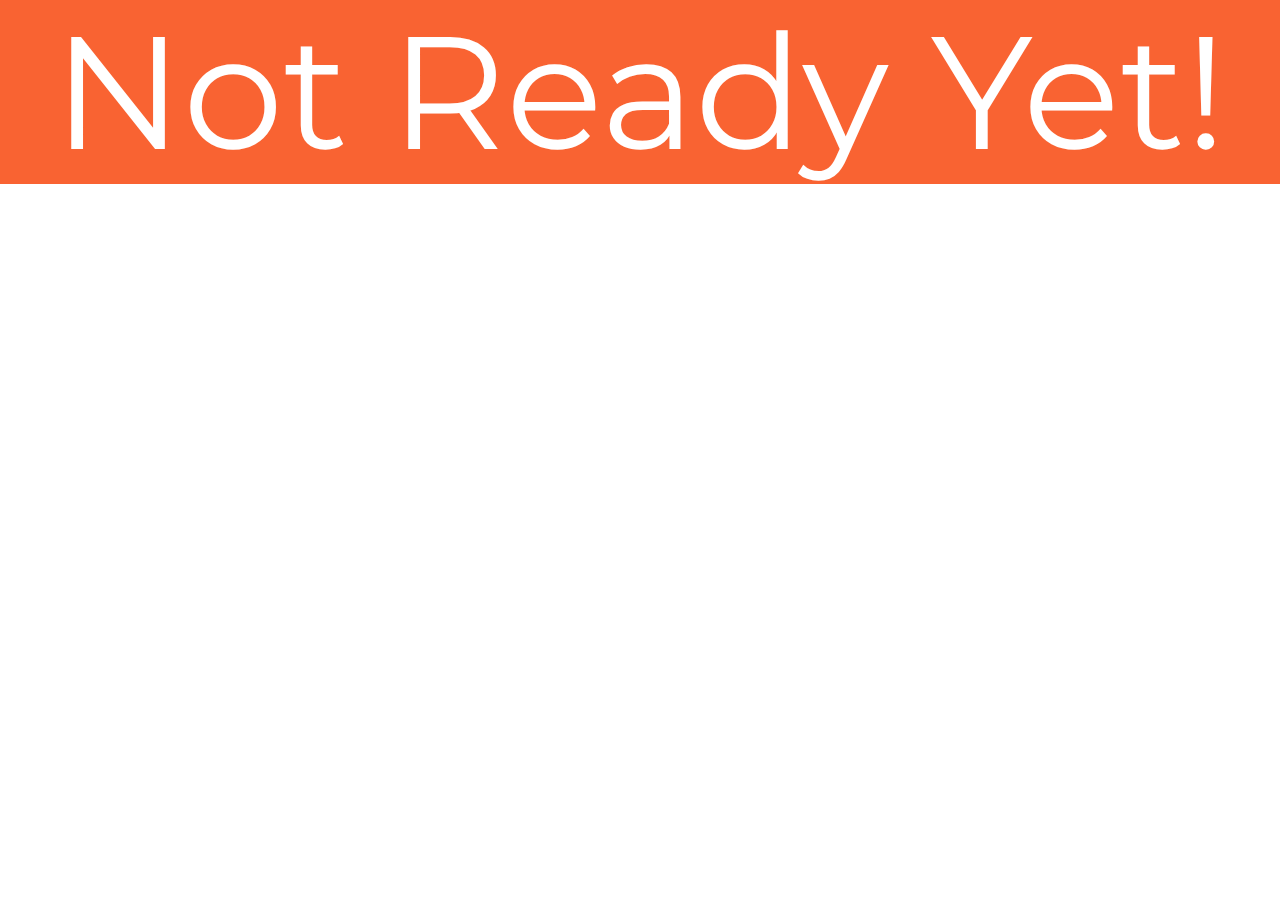
==== common/board.html @ fdf34c38 "Reduce number of pages" ====
<!DOCTYPE html>
<html lang="en">

<head>
	<meta charset="UTF-8">
	<title></title>
	<link href="https://fonts.googleapis.com/css?family=Montserrat:400,700,200" rel="stylesheet"/>
	<link href="../css/bootstrap.min.css" rel="stylesheet"/>
	<link href="../css/now-ui-kit.css?v=1.3.0" rel="stylesheet"/>
	<link href="../css/style.css" rel="stylesheet"/>
</head>

<body>
	<h1>Not Ready Yet!</h1>
	
</body>
</html>
---- css/style.css ----
h1 {
	background-color: #f96332;
	color: #FFFFFF;
	text-align: center;
	font-size: 10rem;
	margin-bottom: 10rem;
}

.container {
	display: flex;
	justify-content: center;
	align-items: center;
}

.space {
	margin: 5rem;
}

.my-btn {
	font-size: 3rem;
	width: 30rem;
	margin: 2rem;
}

.my-btn-lg {
	font-size: 5rem;
	width: 40rem;
}

.btn-container {
	display: flex;
	justify-content: center;
}

.card {
	margin: 2rem;
	height: 30rem;
	font-size: 1.5rem;
	width: 30rem;
}

.card-title {
	background-color: #f96332;
	color: #FFFFFF;
	margin-top: 0;
	font-size: 3rem;
}

.card-body {
	display: flex;
	justify-content: center;
	align-items: center;
}

.my-form-control {
	width: 20rem;
	height: 3rem;
	margin-bottom: 1rem;
}

.radio-label {
	width: 8rem;
}

input[type=radio] {
	display: none;
}

input[type=radio] + label {
	display:inline-block;
	cursor: pointer;
	border: 0.1rem solid;
	margin: -0.2rem;
	background-color: #f96332;
	color: #ffffff;
}

input[type=radio]:checked + label {
	background-color: #ffffff;
	color: #f96332;
}

h5 {
	color: #f96332;
}

.radios-container {
	justify-content: center;
	align-items: center;
	font-size: 1.5rem;
	text-align: center;

}

.radio-container {
	margin-bottom: 2rem;
	margin-left: 2rem;
	margin-right: 2rem;
}

.big-container {
	display: flex;
	justify-content: center;
	align-items: center;
}


.small-radio-label {
	width: 7rem;
}

#player_2_name{
	display: initial;
}
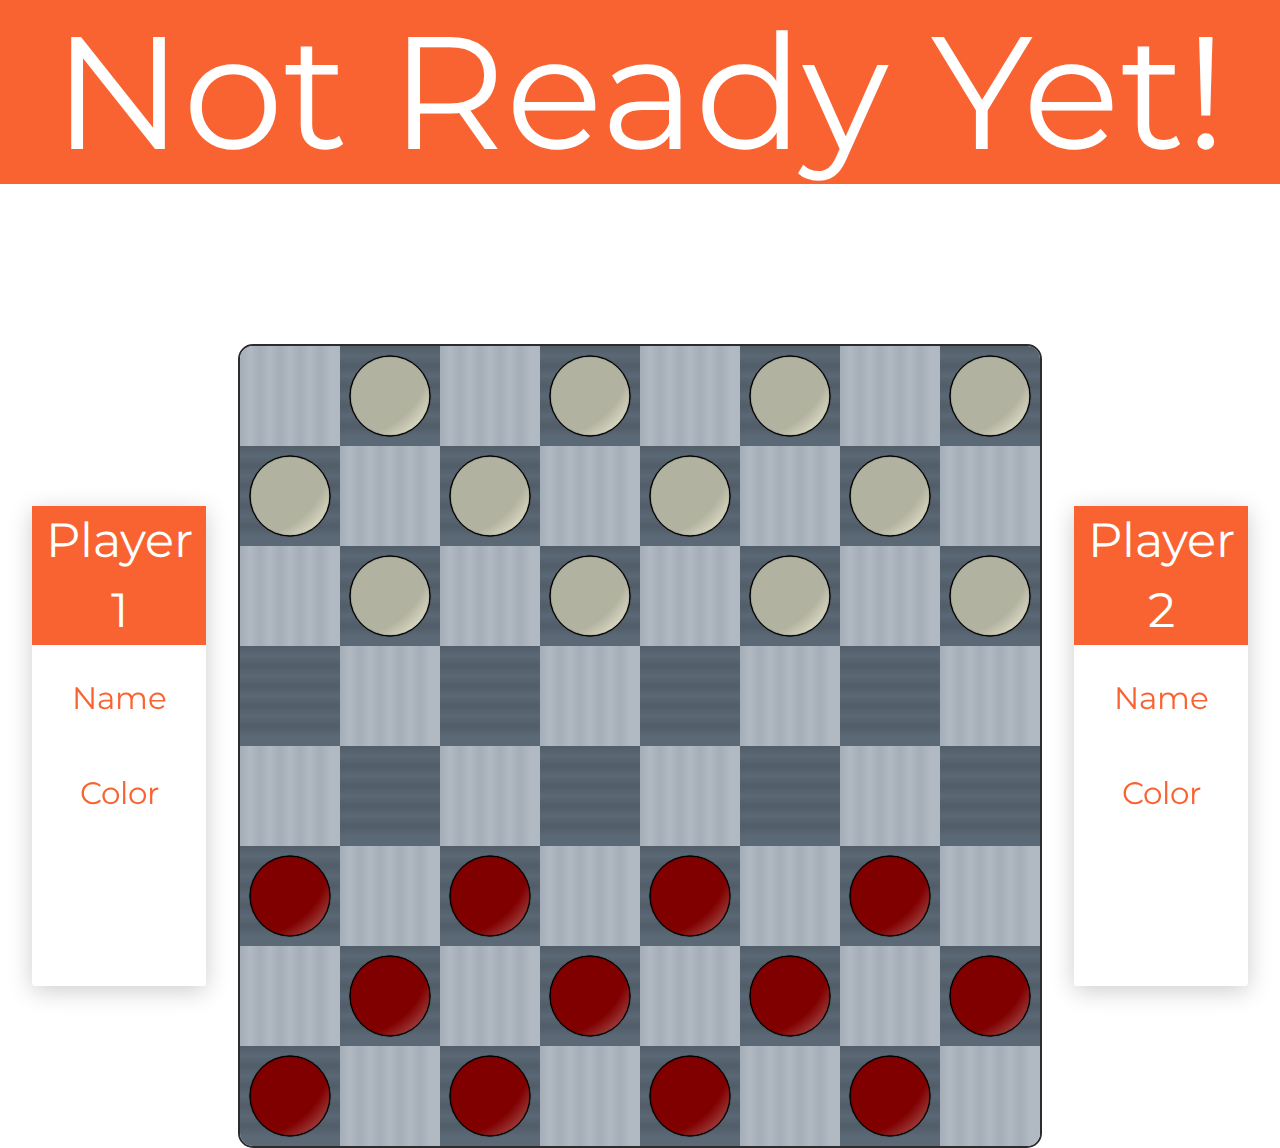
==== commit 1b6c3802: "Start working on the board" ====
--- a/common/board.html
+++ b/common/board.html
@@ -8,10 +8,36 @@
 	<link href="../css/bootstrap.min.css" rel="stylesheet"/>
 	<link href="../css/now-ui-kit.css?v=1.3.0" rel="stylesheet"/>
 	<link href="../css/style.css" rel="stylesheet"/>
+	<script src="../js/script.js"></script>
 </head>
 
 <body>
 	<h1>Not Ready Yet!</h1>
+	<div class="big-container">
+		<div class="card text-center">
+			<h4 class="card-title">Player 1</h4>
+			<div class="card-body">
+				<div class="form-group">
+					<h5>Name</h5>
+					<label id="player_1_name"></label>
+					<h5>Color</h5>
+					<label id="player_1_color"></label>
+				</div>
+			</div>
+		</div>
+		<canvas id="board" height="800" width="800"></canvas>
+		<div class="card text-center">
+			<h4 class="card-title">Player 2</h4>
+			<div class="card-body">
+				<div class="form-group">
+					<h5>Name</h5>
+					<label id="player_1_name"></label>
+					<h5>Color</h5>
+					<label id="player_1_color"></label>
+				</div>
+			</div>
+		</div>
+	</div>
 	
 </body>
 </html>--- a/css/style.css
+++ b/css/style.css
@@ -111,4 +111,9 @@
 
 #player_2_name{
 	display: initial;
+}
+
+#board{
+	border: 2px solid;
+	border-radius: 15px;
 }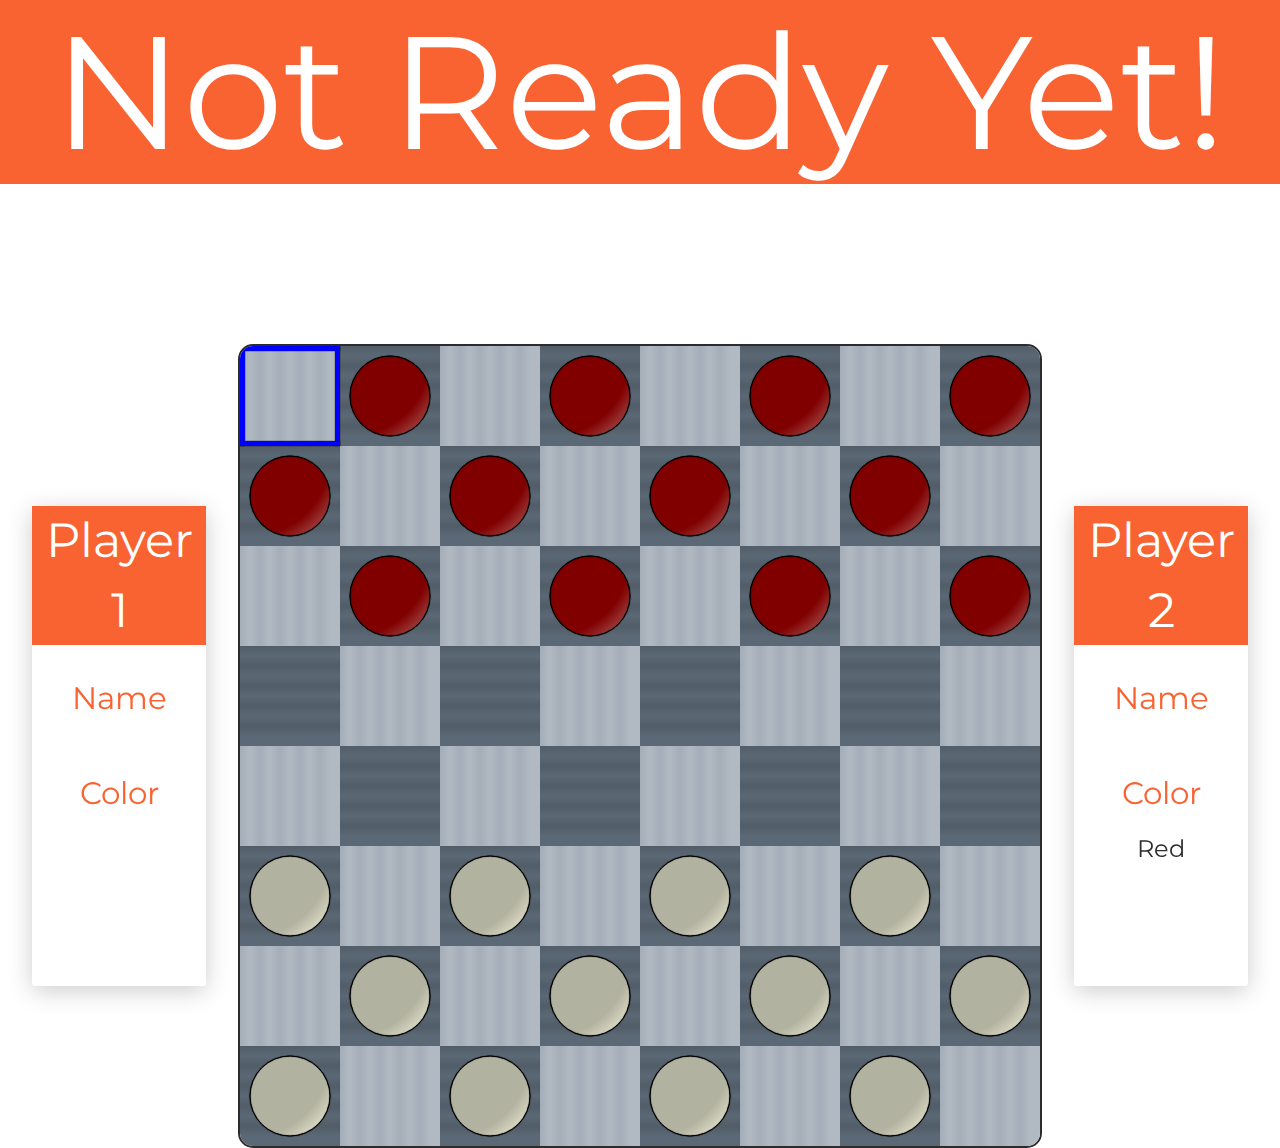
==== commit 308cd7ac: "Make the code more readable and start working on the game" ====
--- a/common/board.html
+++ b/common/board.html
@@ -8,6 +8,10 @@
 	<link href="../css/bootstrap.min.css" rel="stylesheet"/>
 	<link href="../css/now-ui-kit.css?v=1.3.0" rel="stylesheet"/>
 	<link href="../css/style.css" rel="stylesheet"/>
+	<script src="../js/Piece.js"></script>
+	<script src="../js/Drawer.js"></script>
+	<script src="../js/Board.js"></script>
+	<script src="../js/HumanPlayer.js"></script>
 	<script src="../js/script.js"></script>
 </head>
 
@@ -19,9 +23,9 @@
 			<div class="card-body">
 				<div class="form-group">
 					<h5>Name</h5>
-					<label id="player_1_name"></label>
+					<label id="player_1_name_label"></label>
 					<h5>Color</h5>
-					<label id="player_1_color"></label>
+					<label id="player_1_color_label"></label>
 				</div>
 			</div>
 		</div>
@@ -31,9 +35,9 @@
 			<div class="card-body">
 				<div class="form-group">
 					<h5>Name</h5>
-					<label id="player_1_name"></label>
+					<label id="player_2_name_label"></label>
 					<h5>Color</h5>
-					<label id="player_1_color"></label>
+					<label id="player_2_color_label"></label>
 				</div>
 			</div>
 		</div>
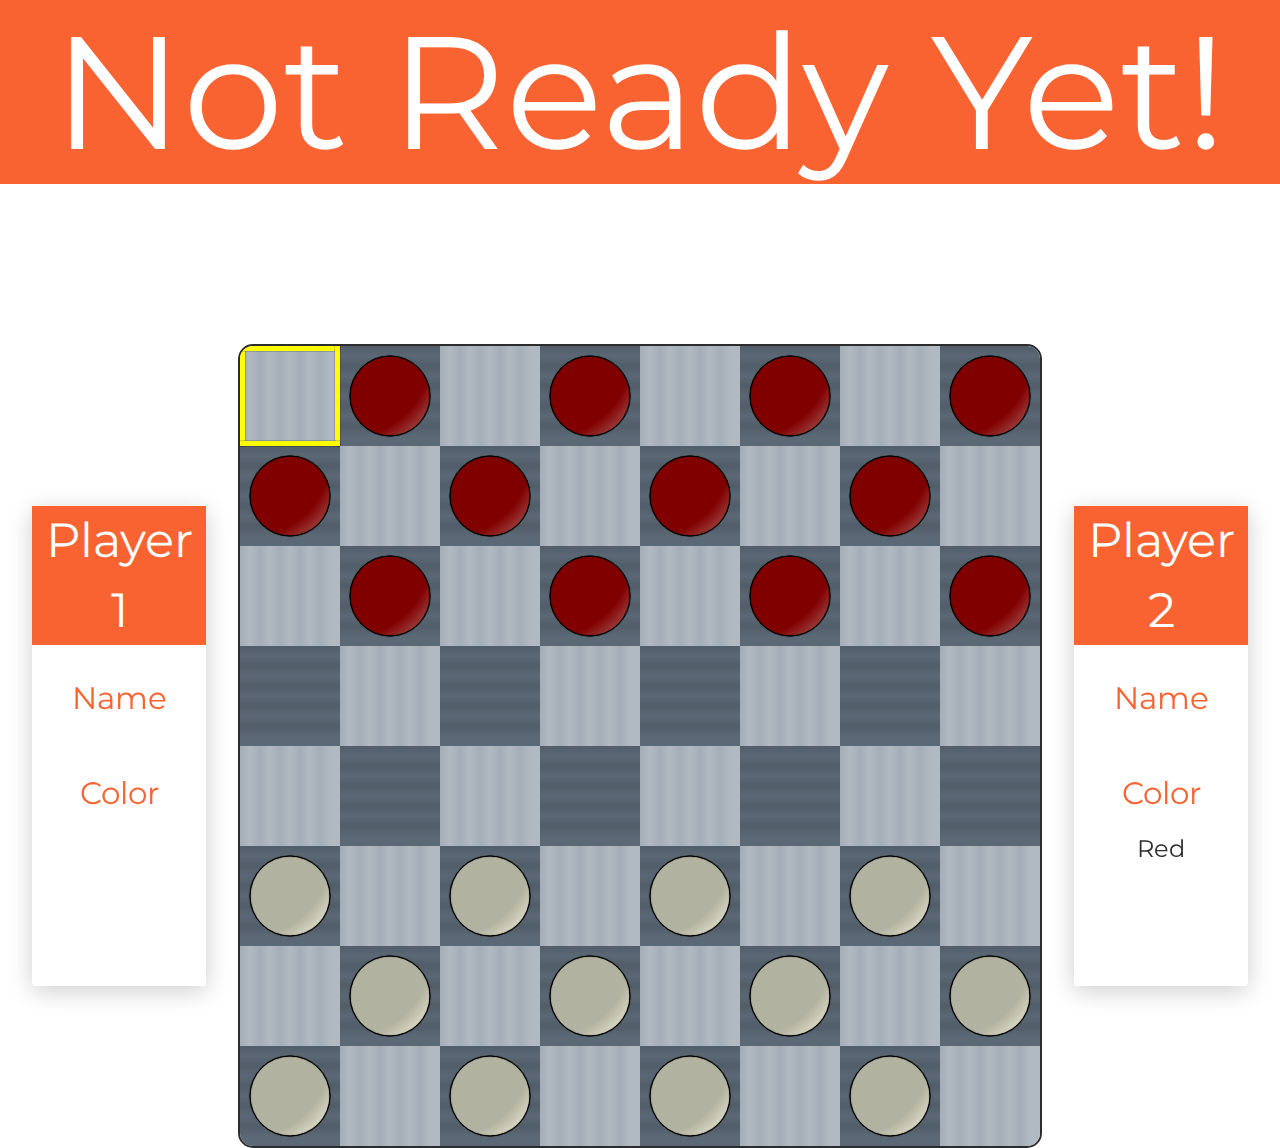
==== commit fa0fac09: "Two human players can play now" ====
--- a/common/board.html
+++ b/common/board.html
@@ -10,9 +10,10 @@
 	<link href="../css/style.css" rel="stylesheet"/>
 	<script src="../js/Piece.js"></script>
 	<script src="../js/Drawer.js"></script>
+	<script src="../js/BoardRules.js"></script>
+	<script src="../js/HumanPlayer.js"></script>
 	<script src="../js/Board.js"></script>
-	<script src="../js/HumanPlayer.js"></script>
-	<script src="../js/script.js"></script>
+	<script src="../js/main.js"></script>
 </head>
 
 <body>
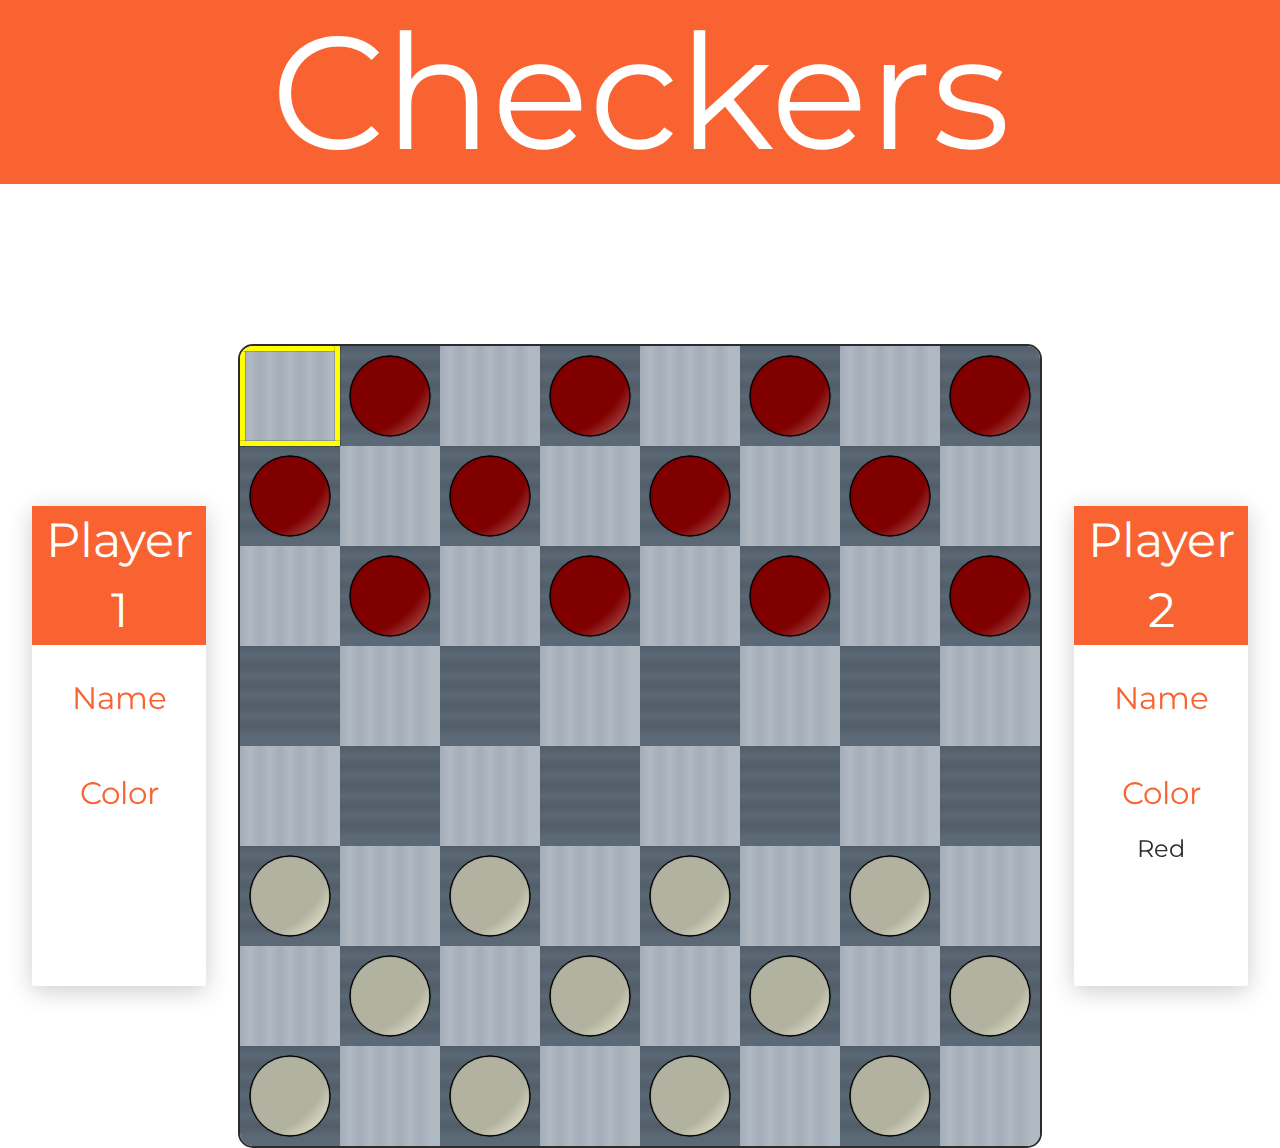
==== commit e77ccb8f: "Add more sounds and alert box when game is finished" ====
--- a/common/board.html
+++ b/common/board.html
@@ -8,16 +8,31 @@
 	<link href="../css/bootstrap.min.css" rel="stylesheet"/>
 	<link href="../css/now-ui-kit.css?v=1.3.0" rel="stylesheet"/>
 	<link href="../css/style.css" rel="stylesheet"/>
+	<script src="../js/SoundsManager.js"></script>
 	<script src="../js/Piece.js"></script>
+	<script src="../js/Move.js"></script>
+	<script src="../js/ScoreNode.js"></script>
+	<script src="../js/PiecesManager.js"></script>
 	<script src="../js/Drawer.js"></script>
 	<script src="../js/BoardRules.js"></script>
+	<script src="../js/Player.js"></script>
 	<script src="../js/HumanPlayer.js"></script>
+	<script src="../js/ComputerPlayer.js"></script>
 	<script src="../js/Board.js"></script>
 	<script src="../js/main.js"></script>
 </head>
 
 <body>
-	<h1>Not Ready Yet!</h1>
+	<h1>Checkers</h1>
+	<div id="alert_box">
+		<h2>Game Over!</h2>
+		<h3 id="game_over_message"></h3>
+		<div class="btn-container">
+			<a href="../index.html">
+				<button type="button" class="btn btn-primary btn-round">OK</button>
+			</a>
+		</div>
+	</div>
 	<div class="big-container">
 		<div class="card text-center">
 			<h4 class="card-title">Player 1</h4>
--- a/css/style.css
+++ b/css/style.css
@@ -116,4 +116,15 @@
 #board{
 	border: 2px solid;
 	border-radius: 15px;
+}
+
+#alert_box{
+	background-color: #ffffff;
+	position: absolute;
+	left: 45%;
+	text-align: center;
+	width: 10%;
+	border: 0.2rem solid #f96332;
+	border-radius: 2rem;
+	color: #f96332;
 }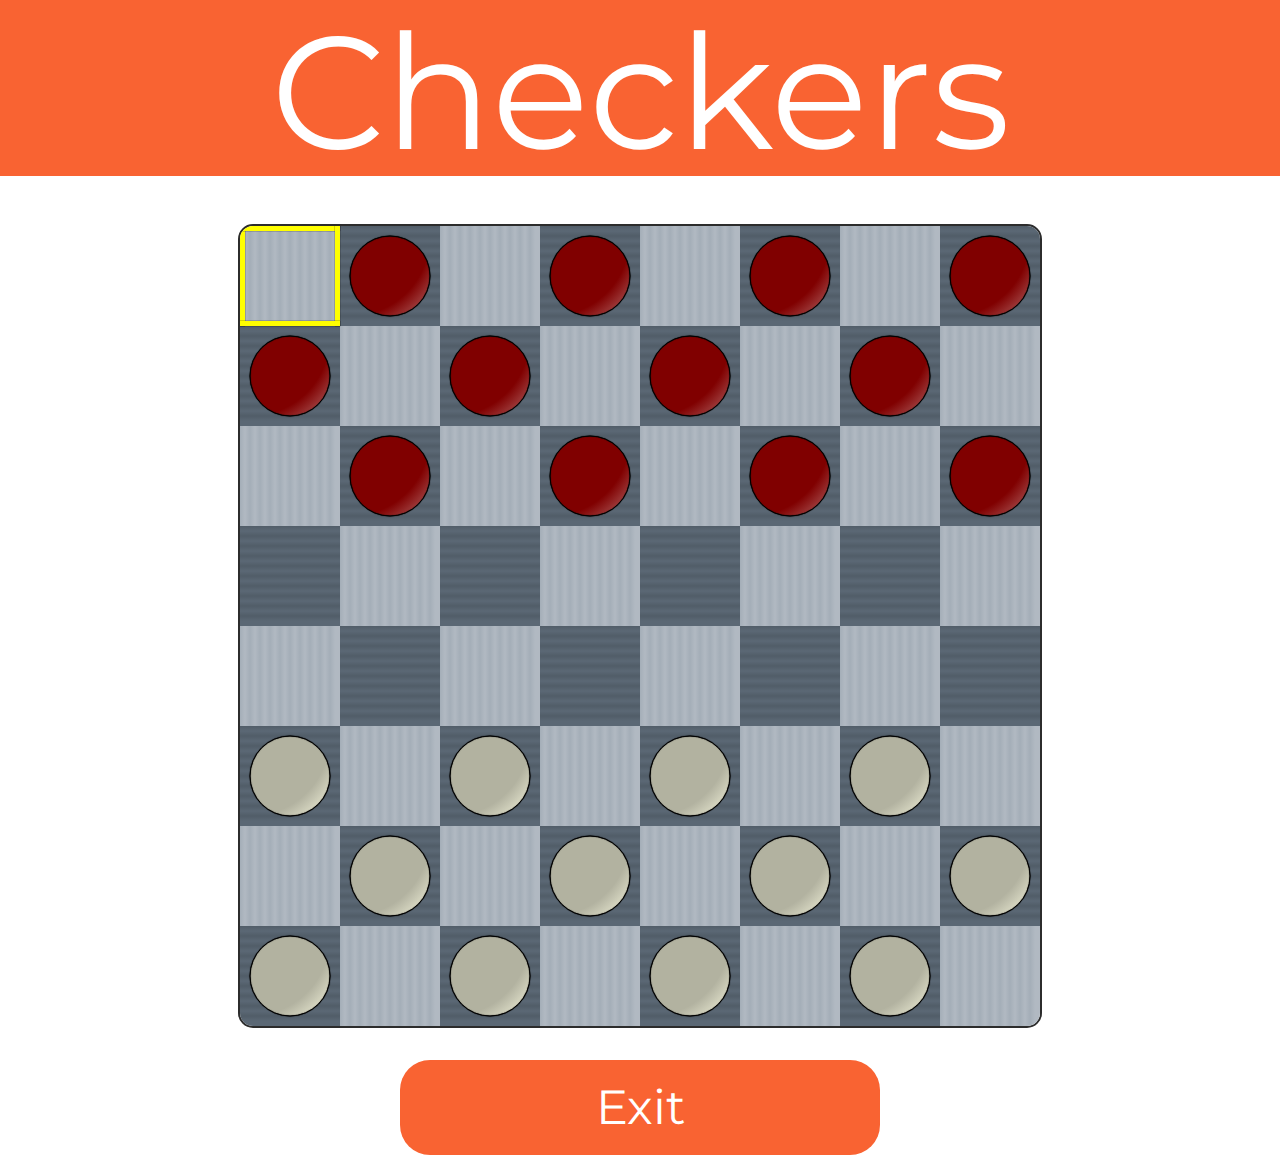
==== commit 929d1e9f: "Change the size of some elements" ====
--- a/common/board.html
+++ b/common/board.html
@@ -33,30 +33,13 @@
 			</a>
 		</div>
 	</div>
-	<div class="big-container">
-		<div class="card text-center">
-			<h4 class="card-title">Player 1</h4>
-			<div class="card-body">
-				<div class="form-group">
-					<h5>Name</h5>
-					<label id="player_1_name_label"></label>
-					<h5>Color</h5>
-					<label id="player_1_color_label"></label>
-				</div>
-			</div>
-		</div>
+	<div class="big-container" id="board_big_container">
 		<canvas id="board" height="800" width="800"></canvas>
-		<div class="card text-center">
-			<h4 class="card-title">Player 2</h4>
-			<div class="card-body">
-				<div class="form-group">
-					<h5>Name</h5>
-					<label id="player_2_name_label"></label>
-					<h5>Color</h5>
-					<label id="player_2_color_label"></label>
-				</div>
-			</div>
-		</div>
+	</div>
+	<div class="btn-container">
+		<a href="./../index.html">
+			<button class="btn btn-primary btn-round btn-lg my-btn">Exit</button>
+		</a>
 	</div>
 	
 </body>
--- a/css/style.css
+++ b/css/style.css
@@ -3,7 +3,8 @@
 	color: #FFFFFF;
 	text-align: center;
 	font-size: 10rem;
-	margin-bottom: 10rem;
+	margin-bottom: 3rem;
+	height: 11rem;
 }
 
 .container {
@@ -19,12 +20,14 @@
 .my-btn {
 	font-size: 3rem;
 	width: 30rem;
-	margin: 2rem;
+	margin: 0 2rem;
 }
 
 .my-btn-lg {
+	margin-top: 3rem;
 	font-size: 5rem;
 	width: 40rem;
+	height: 8rem;
 }
 
 .btn-container {
@@ -34,8 +37,8 @@
 
 .card {
 	margin: 2rem;
-	height: 30rem;
-	font-size: 1.5rem;
+	height: 20rem;
+	font-size: 1rem;
 	width: 30rem;
 }
 
@@ -43,7 +46,7 @@
 	background-color: #f96332;
 	color: #FFFFFF;
 	margin-top: 0;
-	font-size: 3rem;
+	font-size: 2rem;
 }
 
 .card-body {
@@ -53,13 +56,13 @@
 }
 
 .my-form-control {
-	width: 20rem;
-	height: 3rem;
+	width: 15rem;
+	height: 1.5rem;
 	margin-bottom: 1rem;
 }
 
 .radio-label {
-	width: 8rem;
+	width: 6rem;
 }
 
 input[type=radio] {
@@ -70,7 +73,7 @@
 	display:inline-block;
 	cursor: pointer;
 	border: 0.1rem solid;
-	margin: -0.2rem;
+	margin: -0.1rem;
 	background-color: #f96332;
 	color: #ffffff;
 }
@@ -87,13 +90,13 @@
 .radios-container {
 	justify-content: center;
 	align-items: center;
-	font-size: 1.5rem;
+	font-size: 1rem;
 	text-align: center;
 
 }
 
 .radio-container {
-	margin-bottom: 2rem;
+	margin-bottom: 1rem;
 	margin-left: 2rem;
 	margin-right: 2rem;
 }
@@ -121,10 +124,14 @@
 #alert_box{
 	background-color: #ffffff;
 	position: absolute;
-	left: 45%;
+	left: 40%;
 	text-align: center;
-	width: 10%;
+	width: 20%;
 	border: 0.2rem solid #f96332;
 	border-radius: 2rem;
 	color: #f96332;
+}
+
+#board_big_container{
+	margin-bottom: 2rem;
 }